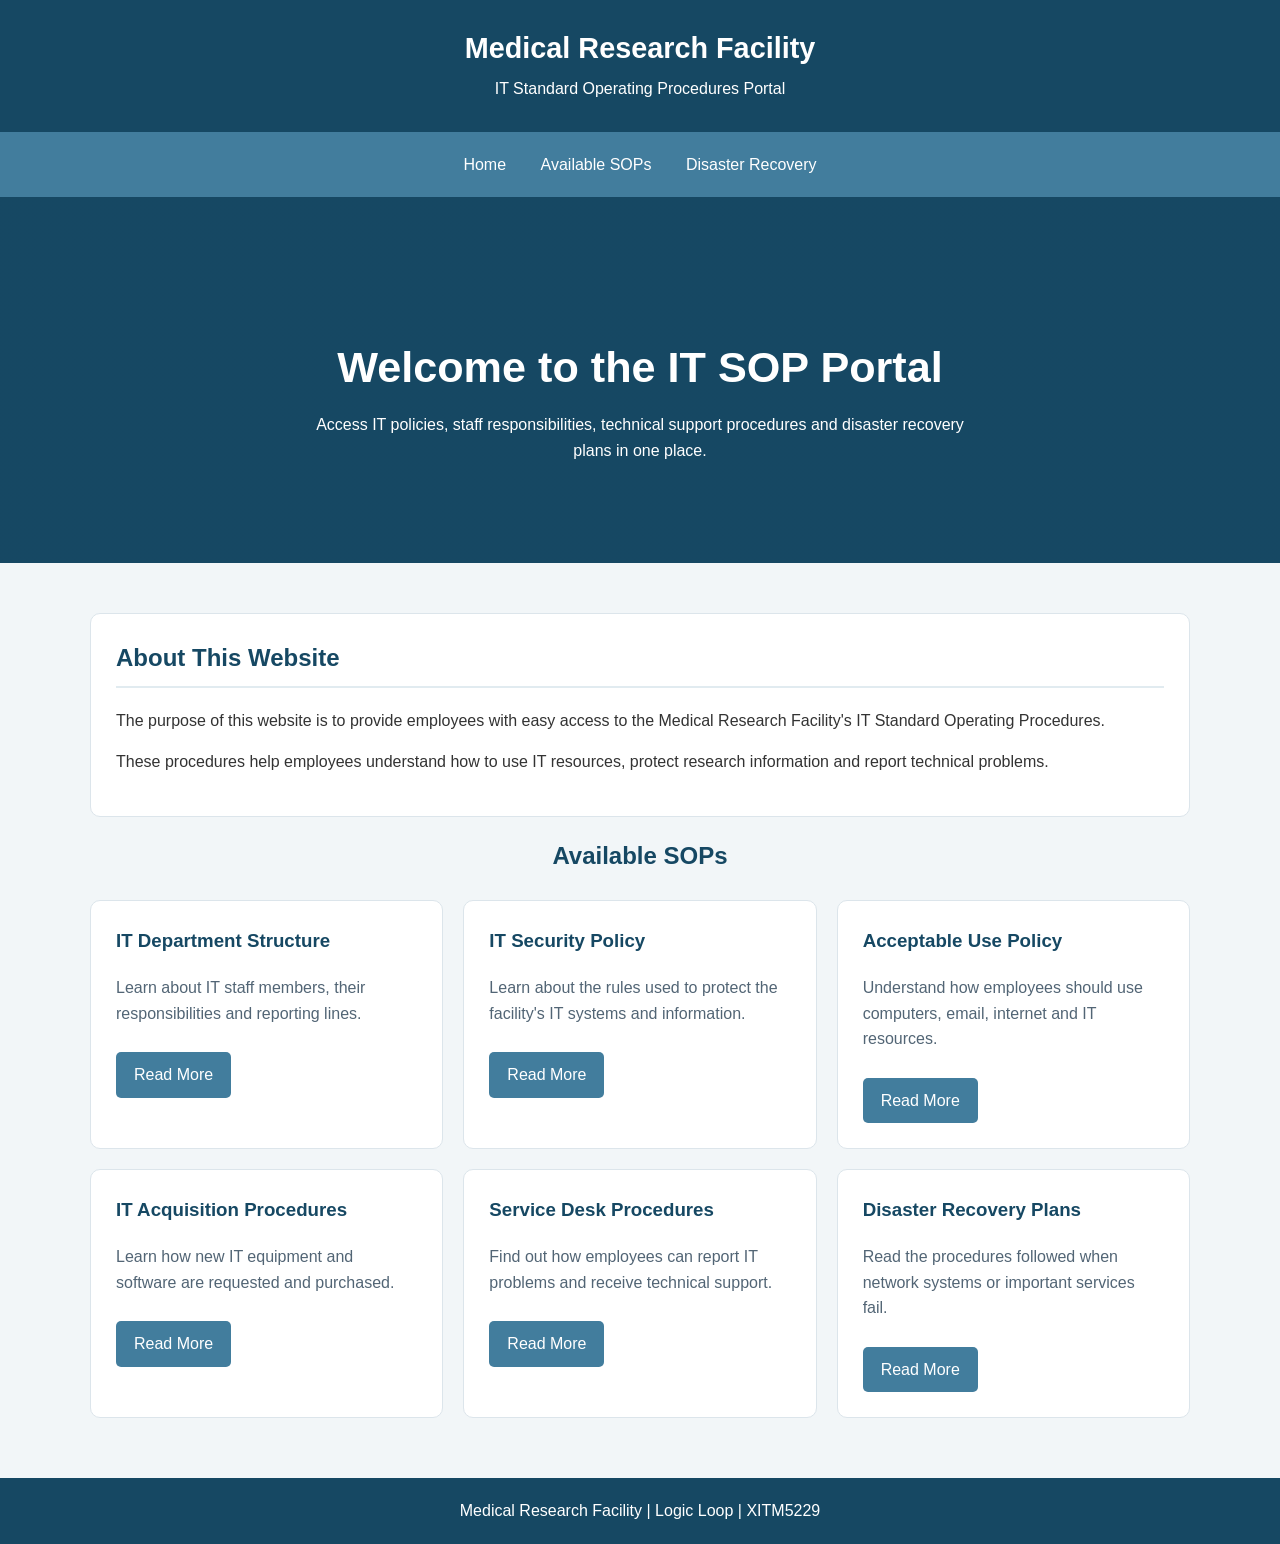
==== index.html @ 9825873f "Add files via upload" ====
<!DOCTYPE html>
<html lang="en">
<head>
    <meta charset="UTF-8">
    <meta name="viewport" content="width=device-width, initial-scale=1.0">
    <title>Home | Medical Research Facility</title>
    <link rel="stylesheet" href="css/style.css">
</head>
<body>

<header>
    <h1>Medical Research Facility</h1>
    <p>IT Standard Operating Procedures Portal</p>
</header>

<nav>
    <a href="index.html">Home</a>
    <a href="#sops">Available SOPs</a>
    <a href="disaster-recovery.html">Disaster Recovery</a>
</nav>

<div class="banner">
    <h2>Welcome to the IT SOP Portal</h2>
    <p>
        Access IT policies, staff responsibilities,
        technical support procedures and disaster
        recovery plans in one place.
    </p>
</div>

<main>

    <div class="content">
        <h2>About This Website</h2>
        <p>
            The purpose of this website is to provide
            employees with easy access to the Medical
            Research Facility's IT Standard Operating
            Procedures.
        </p>
        <p>
            These procedures help employees understand
            how to use IT resources, protect research
            information and report technical problems.
        </p>
    </div>

    <h2 class="section-heading" id="sops">Available SOPs</h2>

    <div class="sop-container">

        <div class="sop">
            <h3>IT Department Structure</h3>
            <p>
                Learn about IT staff members,
                their responsibilities and reporting lines.
            </p>
            <a href="it-structure.html">Read More</a>
        </div>

        <div class="sop">
            <h3>IT Security Policy</h3>
            <p>
                Learn about the rules used to protect
                the facility's IT systems and information.
            </p>
            <a href="security-policy.html">Read More</a>
        </div>

        <div class="sop">
            <h3>Acceptable Use Policy</h3>
            <p>
                Understand how employees should use
                computers, email, internet and IT resources.
            </p>
            <a href="acceptable-use.html">Read More</a>
        </div>

        <div class="sop">
            <h3>IT Acquisition Procedures</h3>
            <p>
                Learn how new IT equipment and
                software are requested and purchased.
            </p>
            <a href="acquisition-procedures.html">Read More</a>
        </div>

        <div class="sop">
            <h3>Service Desk Procedures</h3>
            <p>
                Find out how employees can report
                IT problems and receive technical support.
            </p>
            <a href="service-desk.html">Read More</a>
        </div>

        <div class="sop">
            <h3>Disaster Recovery Plans</h3>
            <p>
                Read the procedures followed when
                network systems or important services fail.
            </p>
            <a href="disaster-recovery.html">Read More</a>
        </div>

    </div>

</main>

<footer>
    <p>Medical Research Facility | Logic Loop | XITM5229</p>
</footer>

</body>
</html>
---- css/style.css ----
/* General styling */
* {
    box-sizing: border-box;
}

body {
    margin: 0;
    font-family: Arial, sans-serif;
    background-color: #f2f6f8;
    color: #333;
    line-height: 1.6;
}

h1, h2, h3 {
    color: #164863;
}

/* Header */
header {
    background-color: #164863;
    color: white;
    text-align: center;
    padding: 25px 15px;
}

header h1 {
    color: white;
    margin: 0;
    font-size: 1.8rem;
}

header p {
    margin: 5px 0;
}

/* Navigation */
nav {
    background-color: #427d9d;
    text-align: center;
    padding: 10px;
}

nav a:link,
nav a:visited {
    display: block;
    color: white;
    padding: 10px;
    text-decoration: none;
}

nav a:hover,
nav a:focus {
    background-color: #164863;
    border-radius: 5px;
}

nav a:active {
    background-color: #0b3045;
}

/* Homepage banner */
.banner {
    background-color: #164863;
    background-image: linear-gradient(
        rgba(22, 72, 99, 0.75),
        rgba(22, 72, 99, 0.75)
    ), url("images/medical-lab.jpg");

    background-size: cover;
    background-position: center;
    color: white;
    text-align: center;
    padding: 75px 20px;
}

.banner h2 {
    color: white;
    font-size: 2rem;
    margin-bottom: 10px;
}

.banner p {
    max-width: 650px;
    margin: auto;
}

/* Main content */
main {
    width: 92%;
    max-width: 1100px;
    margin: auto;
    padding: 30px 0;
}

.section-heading {
    text-align: center;
    margin-bottom: 25px;
}

/* SOP cards */
.sop-container {
    display: grid;
    grid-template-columns: 1fr;
    gap: 20px;
}

.sop {
    background-color: white;
    padding: 25px;
    border: 1px solid #dce5eb;
    border-radius: 10px;
}

.sop h3 {
    margin-top: 0;
}

.sop p {
    color: #526575;
}

.sop a:link,
.sop a:visited {
    display: inline-block;
    background-color: #427d9d;
    color: white;
    text-decoration: none;
    padding: 10px 18px;
    border-radius: 5px;
    margin-top: 10px;
}

.sop a:hover,
.sop a:focus {
    background-color: #164863;
}

.sop a:active {
    background-color: #0b3045;
}

/* Content boxes */
.content {
    background-color: white;
    padding: 25px;
    margin: 20px 0;
    border: 1px solid #dce5eb;
    border-radius: 10px;
}

.content h2 {
    border-bottom: 2px solid #e1ebf0;
    padding-bottom: 8px;
    margin-top: 30px;
}

.content h2:first-child {
    margin-top: 0;
}

.content h3 {
    margin-top: 20px;
}

.content li {
    margin-bottom: 10px;
}

/* IT organisational chart */
.org {
    text-align: center;
    margin: 30px 0;
}

.org-box {
    background-color: #e2f1f5;
    border: 2px solid #427d9d;
    padding: 15px;
    margin: 10px auto;
    max-width: 270px;
    border-radius: 6px;
    font-weight: bold;
}

.org-row {
    display: block;
}

.org-row > div {
    margin-bottom: 20px;
}

/* Disaster recovery links */
.plan-links {
    background-color: #edf5f8;
    padding: 20px;
    border-radius: 8px;
}

.plan-links a {
    color: #164863;
}

.recovery-plan {
    margin-top: 30px;
    padding-bottom: 15px;
    border-bottom: 1px solid #ddd;
}

/* Footer */
footer {
    background-color: #164863;
    color: white;
    text-align: center;
    padding: 20px;
    margin-top: 30px;
}

footer p {
    margin: 0;
}

/* Tablet screens */
@media screen and (min-width: 600px) {
    nav a:link,
    nav a:visited {
        display: inline-block;
        margin: 0 5px;
    }

    .sop-container {
        grid-template-columns: repeat(2, 1fr);
    }
}

/* Desktop screens */
@media screen and (min-width: 900px) {
    .sop-container {
        grid-template-columns: repeat(3, 1fr);
    }

    .org-row {
        display: grid;
        grid-template-columns: repeat(3, 1fr);
        gap: 20px;
    }

    .banner {
        padding: 100px 20px;
    }

    .banner h2 {
        font-size: 2.7rem;
    }
}
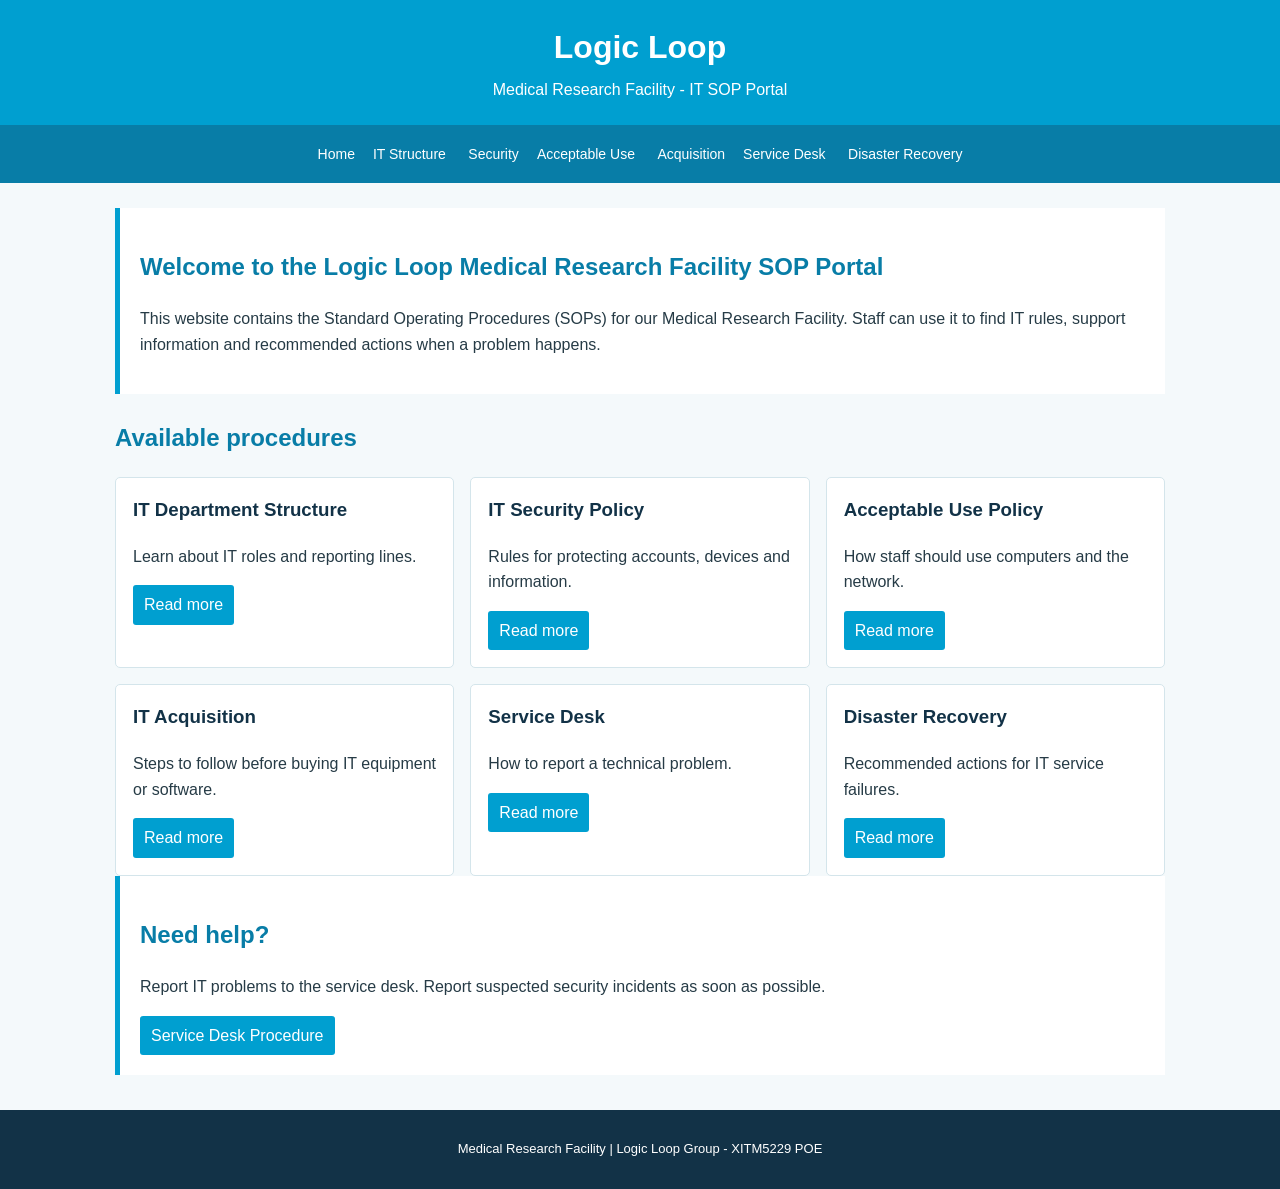
==== commit d44318cc: "Add files via upload" ====
--- a/index.html
+++ b/index.html
@@ -1,117 +1,35 @@
-
-<!DOCTYPE html>
-<html lang="en">
-<head>
-    <meta charset="UTF-8">
-    <meta name="viewport" content="width=device-width, initial-scale=1.0">
-    <title>Home | Medical Research Facility</title>
-    <link rel="stylesheet" href="css/style.css">
-</head>
-<body>
-
-<header>
-    <h1>Medical Research Facility</h1>
-    <p>IT Standard Operating Procedures Portal</p>
-</header>
-
-<nav>
-    <a href="index.html">Home</a>
-    <a href="#sops">Available SOPs</a>
-    <a href="disaster-recovery.html">Disaster Recovery</a>
-</nav>
-
-<div class="banner">
-    <h2>Welcome to the IT SOP Portal</h2>
-    <p>
-        Access IT policies, staff responsibilities,
-        technical support procedures and disaster
-        recovery plans in one place.
-    </p>
-</div>
-
-<main>
-
-    <div class="content">
-        <h2>About This Website</h2>
-        <p>
-            The purpose of this website is to provide
-            employees with easy access to the Medical
-            Research Facility's IT Standard Operating
-            Procedures.
-        </p>
-        <p>
-            These procedures help employees understand
-            how to use IT resources, protect research
-            information and report technical problems.
-        </p>
-    </div>
-
-    <h2 class="section-heading" id="sops">Available SOPs</h2>
-
-    <div class="sop-container">
-
-        <div class="sop">
-            <h3>IT Department Structure</h3>
-            <p>
-                Learn about IT staff members,
-                their responsibilities and reporting lines.
-            </p>
-            <a href="it-structure.html">Read More</a>
-        </div>
-
-        <div class="sop">
-            <h3>IT Security Policy</h3>
-            <p>
-                Learn about the rules used to protect
-                the facility's IT systems and information.
-            </p>
-            <a href="security-policy.html">Read More</a>
-        </div>
-
-        <div class="sop">
-            <h3>Acceptable Use Policy</h3>
-            <p>
-                Understand how employees should use
-                computers, email, internet and IT resources.
-            </p>
-            <a href="acceptable-use.html">Read More</a>
-        </div>
-
-        <div class="sop">
-            <h3>IT Acquisition Procedures</h3>
-            <p>
-                Learn how new IT equipment and
-                software are requested and purchased.
-            </p>
-            <a href="acquisition-procedures.html">Read More</a>
-        </div>
-
-        <div class="sop">
-            <h3>Service Desk Procedures</h3>
-            <p>
-                Find out how employees can report
-                IT problems and receive technical support.
-            </p>
-            <a href="service-desk.html">Read More</a>
-        </div>
-
-        <div class="sop">
-            <h3>Disaster Recovery Plans</h3>
-            <p>
-                Read the procedures followed when
-                network systems or important services fail.
-            </p>
-            <a href="disaster-recovery.html">Read More</a>
-        </div>
-
-    </div>
-
-</main>
-
-<footer>
-    <p>Medical Research Facility | Logic Loop | XITM5229</p>
-</footer>
-
-</body>
-</html>
-
+<!DOCTYPE html>
+<html lang="en">
+<head>
+<meta charset="UTF-8">
+<meta name="viewport" content="width=device-width, initial-scale=1.0">
+<title>Index | Logic Loop</title>
+<link rel="stylesheet" href="css/style.css">
+</head>
+<body>
+<header><h1>Logic Loop</h1><p>Medical Research Facility - IT SOP Portal</p></header>
+<nav>
+<a href="index.html">Home</a><a href="it-structure.html">IT Structure</a>
+<a href="security-policy.html">Security</a><a href="acceptable-use.html">Acceptable Use</a>
+<a href="acquisition-procedures.html">Acquisition</a><a href="service-desk.html">Service Desk</a>
+<a href="disaster-recovery.html">Disaster Recovery</a>
+</nav>
+<main>
+<section class="welcome">
+<h2>Welcome to the Logic Loop Medical Research Facility SOP Portal</h2>
+<p>This website contains the Standard Operating Procedures (SOPs) for our Medical Research Facility. Staff can use it to find IT rules, support information and recommended actions when a problem happens.</p>
+</section>
+<h2>Available procedures</h2>
+<div class="cards">
+<div class="card"><h3>IT Department Structure</h3><p>Learn about IT roles and reporting lines.</p><a href="it-structure.html">Read more</a></div>
+<div class="card"><h3>IT Security Policy</h3><p>Rules for protecting accounts, devices and information.</p><a href="security-policy.html">Read more</a></div>
+<div class="card"><h3>Acceptable Use Policy</h3><p>How staff should use computers and the network.</p><a href="acceptable-use.html">Read more</a></div>
+<div class="card"><h3>IT Acquisition</h3><p>Steps to follow before buying IT equipment or software.</p><a href="acquisition-procedures.html">Read more</a></div>
+<div class="card"><h3>Service Desk</h3><p>How to report a technical problem.</p><a href="service-desk.html">Read more</a></div>
+<div class="card"><h3>Disaster Recovery</h3><p>Recommended actions for IT service failures.</p><a href="disaster-recovery.html">Read more</a></div>
+</div>
+<div class="note"><h2>Need help?</h2><p>Report IT problems to the service desk. Report suspected security incidents as soon as possible.</p><a class="button" href="service-desk.html">Service Desk Procedure</a></div>
+</main>
+<footer><p>Medical Research Facility | Logic Loop Group - XITM5229 POE</p></footer>
+</body>
+</html>
--- a/css/style.css
+++ b/css/style.css
@@ -1,255 +1,130 @@
-/* General styling */
-* {
-    box-sizing: border-box;
-}
-
-body {
-    margin: 0;
-    font-family: Arial, sans-serif;
-    background-color: #f2f6f8;
-    color: #333;
-    line-height: 1.6;
-}
-
-h1, h2, h3 {
-    color: #164863;
-}
-
-/* Header */
-header {
-    background-color: #164863;
-    color: white;
-    text-align: center;
-    padding: 25px 15px;
-}
-
-header h1 {
-    color: white;
-    margin: 0;
-    font-size: 1.8rem;
-}
-
-header p {
-    margin: 5px 0;
-}
-
-/* Navigation */
-nav {
-    background-color: #427d9d;
-    text-align: center;
-    padding: 10px;
-}
-
-nav a:link,
-nav a:visited {
-    display: block;
-    color: white;
-    padding: 10px;
-    text-decoration: none;
-}
-
-nav a:hover,
-nav a:focus {
-    background-color: #164863;
-    border-radius: 5px;
-}
-
-nav a:active {
-    background-color: #0b3045;
-}
-
-/* Homepage banner */
-.banner {
-    background-color: #164863;
-    background-image: linear-gradient(
-        rgba(22, 72, 99, 0.75),
-        rgba(22, 72, 99, 0.75)
-    ), url("images/medical-lab.jpg");
-
-    background-size: cover;
-    background-position: center;
-    color: white;
-    text-align: center;
-    padding: 75px 20px;
-}
-
-.banner h2 {
-    color: white;
-    font-size: 2rem;
-    margin-bottom: 10px;
-}
-
-.banner p {
-    max-width: 650px;
-    margin: auto;
-}
-
-/* Main content */
-main {
-    width: 92%;
-    max-width: 1100px;
-    margin: auto;
-    padding: 30px 0;
-}
-
-.section-heading {
-    text-align: center;
-    margin-bottom: 25px;
-}
-
-/* SOP cards */
-.sop-container {
-    display: grid;
-    grid-template-columns: 1fr;
-    gap: 20px;
-}
-
-.sop {
-    background-color: white;
-    padding: 25px;
-    border: 1px solid #dce5eb;
-    border-radius: 10px;
-}
-
-.sop h3 {
-    margin-top: 0;
-}
-
-.sop p {
-    color: #526575;
-}
-
-.sop a:link,
-.sop a:visited {
-    display: inline-block;
-    background-color: #427d9d;
-    color: white;
-    text-decoration: none;
-    padding: 10px 18px;
-    border-radius: 5px;
-    margin-top: 10px;
-}
-
-.sop a:hover,
-.sop a:focus {
-    background-color: #164863;
-}
-
-.sop a:active {
-    background-color: #0b3045;
-}
-
-/* Content boxes */
-.content {
-    background-color: white;
-    padding: 25px;
-    margin: 20px 0;
-    border: 1px solid #dce5eb;
-    border-radius: 10px;
-}
-
-.content h2 {
-    border-bottom: 2px solid #e1ebf0;
-    padding-bottom: 8px;
-    margin-top: 30px;
-}
-
-.content h2:first-child {
-    margin-top: 0;
-}
-
-.content h3 {
-    margin-top: 20px;
-}
-
-.content li {
-    margin-bottom: 10px;
-}
-
-/* IT organisational chart */
-.org {
-    text-align: center;
-    margin: 30px 0;
-}
-
-.org-box {
-    background-color: #e2f1f5;
-    border: 2px solid #427d9d;
-    padding: 15px;
-    margin: 10px auto;
-    max-width: 270px;
-    border-radius: 6px;
-    font-weight: bold;
-}
-
-.org-row {
-    display: block;
-}
-
-.org-row > div {
-    margin-bottom: 20px;
-}
-
-/* Disaster recovery links */
-.plan-links {
-    background-color: #edf5f8;
-    padding: 20px;
-    border-radius: 8px;
-}
-
-.plan-links a {
-    color: #164863;
-}
-
-.recovery-plan {
-    margin-top: 30px;
-    padding-bottom: 15px;
-    border-bottom: 1px solid #ddd;
-}
-
-/* Footer */
-footer {
-    background-color: #164863;
-    color: white;
-    text-align: center;
-    padding: 20px;
-    margin-top: 30px;
-}
-
-footer p {
-    margin: 0;
-}
-
-/* Tablet screens */
-@media screen and (min-width: 600px) {
-    nav a:link,
-    nav a:visited {
-        display: inline-block;
-        margin: 0 5px;
-    }
-
-    .sop-container {
-        grid-template-columns: repeat(2, 1fr);
-    }
-}
-
-/* Desktop screens */
-@media screen and (min-width: 900px) {
-    .sop-container {
-        grid-template-columns: repeat(3, 1fr);
-    }
-
-    .org-row {
-        display: grid;
-        grid-template-columns: repeat(3, 1fr);
-        gap: 20px;
-    }
-
-    .banner {
-        padding: 100px 20px;
-    }
-
-    .banner h2 {
-        font-size: 2.7rem;
-    }
-}
+body {
+    margin: 0;
+    font-family: Arial, Helvetica, sans-serif;
+    line-height: 1.6;
+    color: #263b46;
+    background-color: #f4f9fb;
+}
+
+header {
+    padding: 22px 12px;
+    text-align: center;
+    color: white;
+    background-color: #009fd0;
+}
+
+header h1 { margin: 0; }
+header p { margin: 4px 0 0; }
+
+nav {
+    padding: 10px;
+    text-align: center;
+    background-color: #087da7;
+}
+
+nav a {
+    display: inline-block;
+    padding: 8px 9px;
+    color: white;
+    text-decoration: none;
+    font-size: 14px;
+}
+
+nav a:hover {
+    color: #087da7;
+    background-color: white;
+}
+
+main {
+    width: 90%;
+    max-width: 1050px;
+    margin: 25px auto;
+}
+
+h2 { color: #087da7; }
+h3 { color: #123247; }
+
+.welcome, .note {
+    padding: 20px;
+    margin-bottom: 25px;
+    border-left: 5px solid #009fd0;
+    background-color: white;
+}
+
+.cards {
+    display: grid;
+    grid-template-columns: repeat(3, 1fr);
+    gap: 16px;
+}
+
+.card, .role {
+    padding: 17px;
+    border: 1px solid #d4e5eb;
+    border-radius: 5px;
+    background-color: white;
+}
+
+.card h3 { margin-top: 0; }
+
+.card a, .button {
+    display: inline-block;
+    padding: 7px 11px;
+    border-radius: 3px;
+    color: white;
+    background-color: #009fd0;
+    text-decoration: none;
+}
+
+.card a:hover, .button:hover { background-color: #087da7; }
+
+.structure { text-align: center; }
+.role { text-align: left; }
+.top-role, .manager {
+    display: inline-block;
+    min-width: 220px;
+    text-align: center;
+}
+.manager {
+    border-color: #009fd0;
+    background-color: #e3f7fc;
+}
+.down { color: #009fd0; font-size: 24px; margin: 5px; }
+
+.role-grid {
+    display: grid;
+    grid-template-columns: repeat(3, 1fr);
+    gap: 14px;
+    margin-top: 20px;
+}
+
+li { margin-bottom: 8px; }
+
+table {
+    width: 100%;
+    border-collapse: collapse;
+    background-color: white;
+}
+th, td {
+    padding: 10px;
+    border: 1px solid #c9dce3;
+    text-align: left;
+}
+th { background-color: #dff5fb; }
+
+footer {
+    margin-top: 35px;
+    padding: 16px;
+    color: white;
+    background-color: #123247;
+    text-align: center;
+    font-size: 13px;
+}
+
+@media screen and (max-width: 800px) {
+    .cards, .role-grid { grid-template-columns: repeat(2, 1fr); }
+}
+@media screen and (max-width: 550px) {
+    .cards, .role-grid { grid-template-columns: 1fr; }
+    main { width: 94%; }
+    nav a { display: block; }
+}
